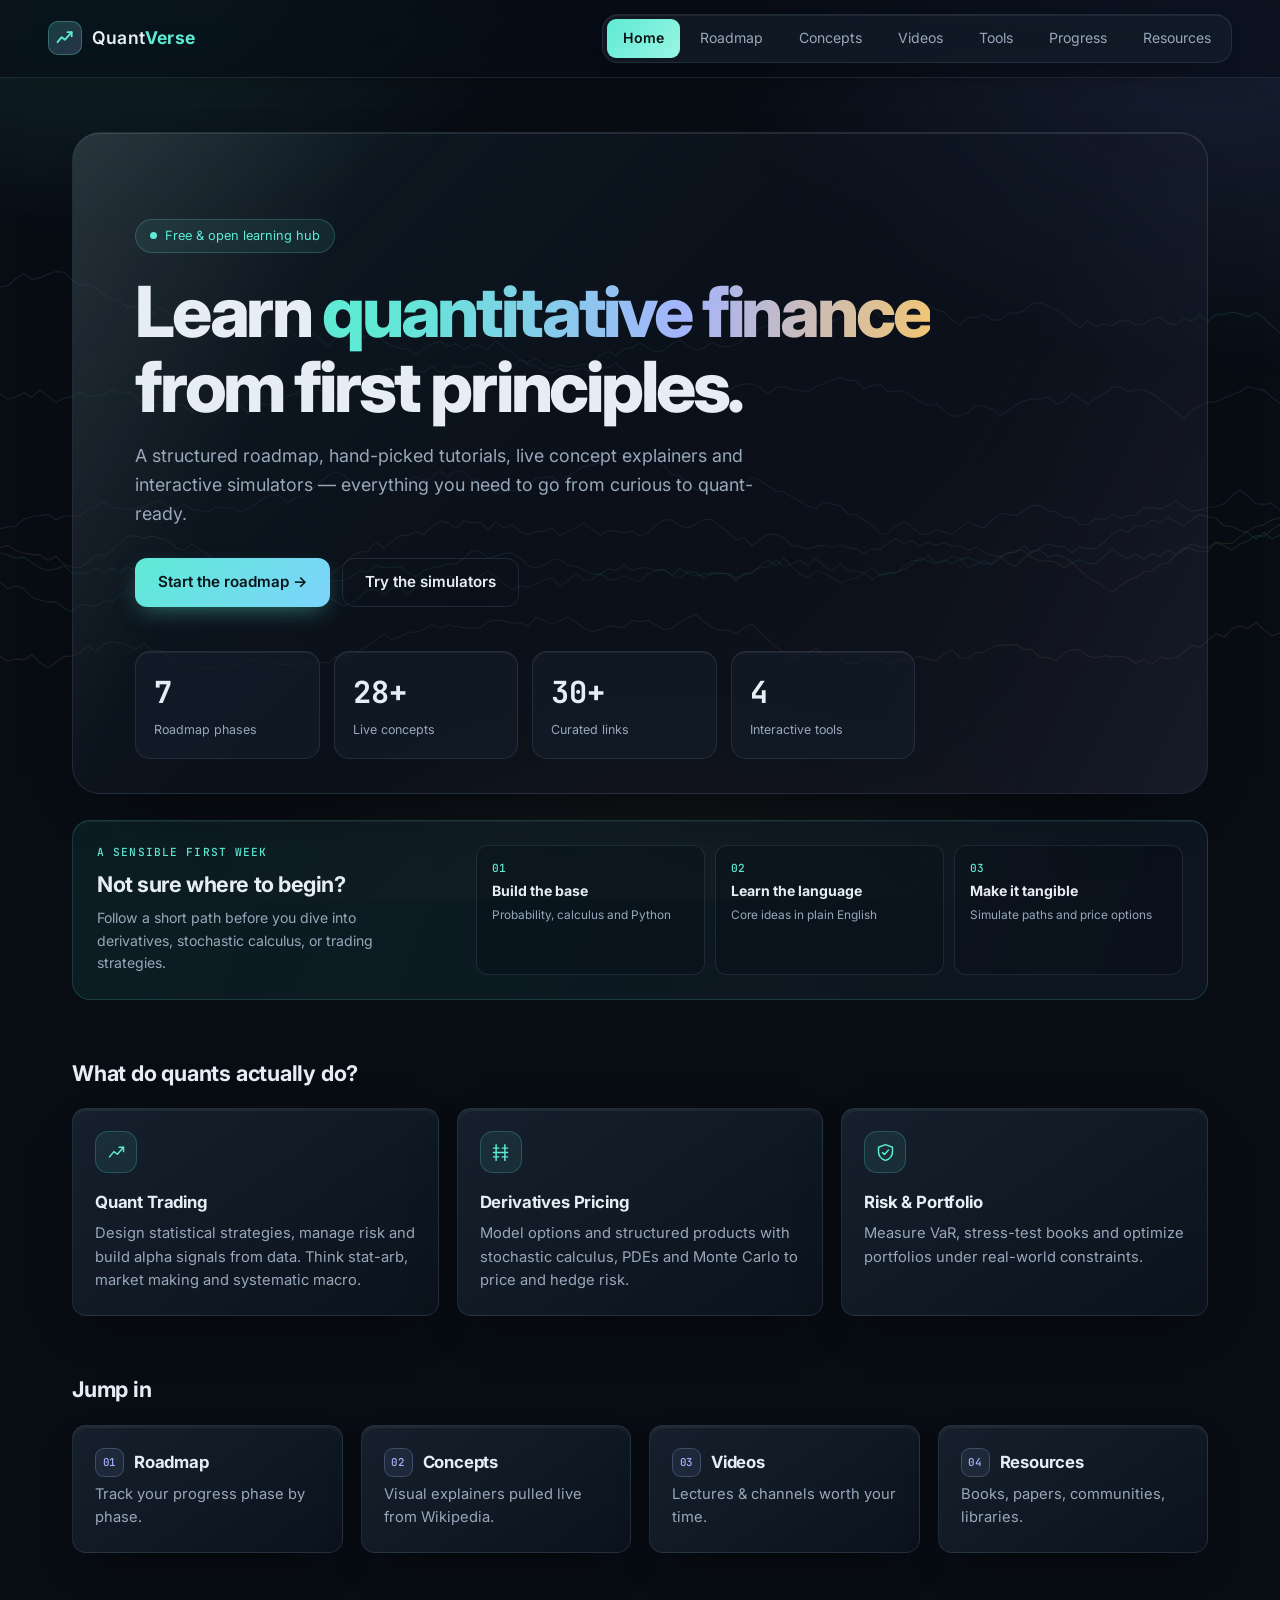
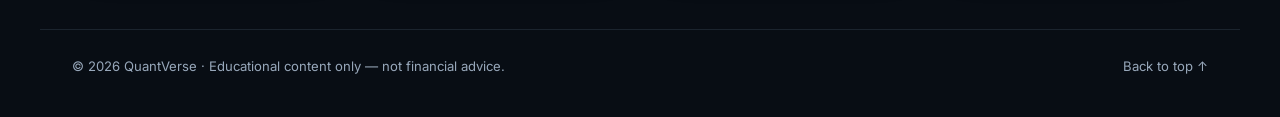
==== quant_learn/index.html @ 730b1b4c "Pushing 3 specific files" ====
<!doctype html>
<html lang="en">
<head>
<meta charset="utf-8">
<meta name="viewport" content="width=device-width, initial-scale=1">
<title>QuantVerse — Learn Quantitative Finance</title>
<meta name="description" content="A free, curated hub to learn quantitative finance: roadmap, concepts, videos, tools and resources.">
<link rel="preconnect" href="https://fonts.googleapis.com">
<link rel="preconnect" href="https://fonts.gstatic.com" crossorigin>
<link href="https://fonts.googleapis.com/css2?family=Inter:wght@400;500;600;700;800&family=JetBrains+Mono:wght@400;500&display=swap" rel="stylesheet">
<link rel="stylesheet" href="styles.css">
</head>
<body>
<canvas id="bg" aria-hidden="true"></canvas>

<header class="topbar">
  <a class="brand" href="#home" data-tab="home">
    <span class="logo"><svg viewBox="0 0 24 24" width="20" height="20" fill="none" stroke="currentColor" stroke-width="2.2" stroke-linecap="round" stroke-linejoin="round"><path d="M3 17l5-6 4 3 8-9"/><path d="M15 5h5v5"/></svg></span>
    <span>Quant<b>Verse</b></span>
  </a>
  <nav class="tabs" id="tabs" role="tablist">
    <a href="#home" data-tab="home" role="tab">Home</a>
    <a href="#roadmap" data-tab="roadmap" role="tab">Roadmap</a>
    <a href="#concepts" data-tab="concepts" role="tab">Concepts</a>
    <a href="#videos" data-tab="videos" role="tab">Videos</a>
    <a href="#tools" data-tab="tools" role="tab">Tools</a>
    <a href="#progress" data-tab="progress" role="tab">Progress</a>
    <a href="#resources" data-tab="resources" role="tab">Resources</a>
    <span class="tab-ink" id="ink"></span>
  </nav>
  <button class="menu-btn" id="menuBtn" aria-label="Menu">☰</button>
</header>

<main>
<!-- HOME -->
<section class="view" id="home">
  <div class="hero">
    <div class="pill"><span class="dot"></span> Free &amp; open learning hub</div>
    <h1>Learn <span class="grad">quantitative finance</span><br>from first principles.</h1>
    <p class="lead">A structured roadmap, hand-picked tutorials, live concept explainers and interactive simulators — everything you need to go from curious to quant-ready.</p>
    <div class="cta">
      <a class="btn primary" href="#roadmap" data-tab="roadmap">Start the roadmap →</a>
      <a class="btn ghost" href="#tools" data-tab="tools">Try the simulators</a>
    </div>
    <div class="stats">
      <div><b data-count="7">0</b><span>Roadmap phases</span></div>
      <div><b data-count="28">0</b><span>Live concepts</span></div>
      <div><b data-count="30">0</b><span>Curated links</span></div>
      <div><b data-count="4">0</b><span>Interactive tools</span></div>
    </div>
  </div>

  <section class="start-panel">
    <div class="start-copy">
      <span class="eyebrow">A sensible first week</span>
      <h2>Not sure where to begin?</h2>
      <p>Follow a short path before you dive into derivatives, stochastic calculus, or trading strategies.</p>
    </div>
    <div class="start-steps">
      <a href="#roadmap" data-tab="roadmap"><span>01</span><strong>Build the base</strong><small>Probability, calculus and Python</small></a>
      <a href="#concepts" data-tab="concepts"><span>02</span><strong>Learn the language</strong><small>Core ideas in plain English</small></a>
      <a href="#tools" data-tab="tools"><span>03</span><strong>Make it tangible</strong><small>Simulate paths and price options</small></a>
    </div>
  </section>

  <h2 class="section-title">What do quants actually do?</h2>
  <div class="grid cols-3">
    <article class="card glow"><div class="ic" aria-hidden="true"><svg viewBox="0 0 24 24"><path d="M4 17l5-6 4 3 7-8"/><path d="M15 6h5v5"/></svg></div><h3>Quant Trading</h3><p>Design statistical strategies, manage risk and build alpha signals from data. Think stat-arb, market making and systematic macro.</p></article>
    <article class="card glow"><div class="ic" aria-hidden="true"><svg viewBox="0 0 24 24"><path d="M7 3v18M17 3v18M4 7h6M14 7h6M4 17h6M14 17h6"/><path d="M4 12h16"/></svg></div><h3>Derivatives Pricing</h3><p>Model options and structured products with stochastic calculus, PDEs and Monte Carlo to price and hedge risk.</p></article>
    <article class="card glow"><div class="ic" aria-hidden="true"><svg viewBox="0 0 24 24"><path d="M12 3l8 3v5c0 5-3.4 8.3-8 10-4.6-1.7-8-5-8-10V6l8-3z"/><path d="M8.5 12l2.2 2.2 4.8-5"/></svg></div><h3>Risk &amp; Portfolio</h3><p>Measure VaR, stress-test books and optimize portfolios under real-world constraints.</p></article>
  </div>

  <h2 class="section-title">Jump in</h2>
  <div class="grid cols-4">
    <a class="card link" href="#roadmap" data-tab="roadmap"><h3><span class="link-icon" aria-hidden="true">01</span>Roadmap</h3><p>Track your progress phase by phase.</p></a>
    <a class="card link" href="#concepts" data-tab="concepts"><h3><span class="link-icon" aria-hidden="true">02</span>Concepts</h3><p>Visual explainers pulled live from Wikipedia.</p></a>
    <a class="card link" href="#videos" data-tab="videos"><h3><span class="link-icon" aria-hidden="true">03</span>Videos</h3><p>Lectures &amp; channels worth your time.</p></a>
    <a class="card link" href="#resources" data-tab="resources"><h3><span class="link-icon" aria-hidden="true">04</span>Resources</h3><p>Books, papers, communities, libraries.</p></a>
  </div>
</section>

<!-- ROADMAP -->
<section class="view" id="roadmap">
  <div class="view-head">
    <div><h2>Learning Roadmap</h2><p class="muted">Tick topics as you learn. Progress is saved in your browser.</p></div>
    <div class="overall"><div class="ring" id="ring"><span id="ringText">0%</span></div></div>
  </div>
  <div class="timeline" id="timeline"></div>
</section>

<!-- CONCEPTS -->
<section class="view" id="concepts">
  <div class="view-head">
    <div><h2>Core Concepts</h2><p class="muted">Clear summaries, visualised with a focused learning system.</p></div>
    <input id="conceptSearch" class="search" type="search" placeholder="Filter concepts…">
  </div>
  <div class="grid cols-4" id="conceptGrid"></div>
</section>

<!-- VIDEOS -->
<section class="view" id="videos">
  <div class="view-head">
    <div><h2>Tutorials &amp; Videos</h2><p class="muted">Courses and YouTube searches/channels for each topic.</p></div>
  </div>
  <div class="chips" id="videoChips"></div>
  <div class="grid cols-3" id="videoGrid"></div>
</section>

<!-- TOOLS -->
<section class="view" id="tools">
  <div class="view-head">
    <div><h2>Interactive Tools</h2><p class="muted">Play with the maths. Everything runs locally in your browser.</p></div>
  </div>
  <div class="grid cols-2 tools">
    <article class="card panel">
      <h3>Monte Carlo · Geometric Brownian Motion</h3>
      <p class="muted small">dS = μS dt + σS dW — simulate possible price paths.</p>
      <div class="form" id="mcForm">
        <label>Spot S₀<input type="number" name="s0" value="100" step="1"></label>
        <label>Drift μ (%)<input type="number" name="mu" value="8" step="0.5"></label>
        <label>Vol σ (%)<input type="number" name="sigma" value="22" step="0.5"></label>
        <label>Years T<input type="number" name="T" value="1" step="0.25" min="0.1"></label>
        <label>Paths<input type="number" name="n" value="80" step="10" min="10" max="400"></label>
        <button class="btn primary" id="mcRun" type="button">Simulate</button>
      </div>
      <canvas id="mcCanvas" height="300"></canvas>
      <div class="kpis" id="mcStats"></div>
    </article>

    <article class="card panel">
      <h3>Black–Scholes Calculator</h3>
      <p class="muted small">European option price and Greeks.</p>
      <div class="form" id="bsForm">
        <label>Spot S<input type="number" name="S" value="100"></label>
        <label>Strike K<input type="number" name="K" value="105"></label>
        <label>Time T (yrs)<input type="number" name="T" value="0.5" step="0.05"></label>
        <label>Rate r (%)<input type="number" name="r" value="5" step="0.25"></label>
        <label>Vol σ (%)<input type="number" name="v" value="20" step="0.5"></label>
      </div>
      <div class="kpis big" id="bsOut"></div>
      <canvas id="payCanvas" height="200"></canvas>
    </article>

    <article class="card panel">
      <h3>Position Size Calculator</h3>
      <p class="muted small">Turn your risk limit into a sensible trade size.</p>
      <div class="form" id="positionForm">
        <label>Account value<input type="number" name="account" value="10000" min="0"></label>
        <label>Risk per trade (%)<input type="number" name="risk" value="1" min="0" step="0.25"></label>
        <label>Entry price<input type="number" name="entry" value="100" min="0" step="0.01"></label>
        <label>Stop price<input type="number" name="stop" value="95" min="0" step="0.01"></label>
      </div>
      <div class="kpis big" id="positionOut"></div>
    </article>

    <article class="card panel">
      <h3>Compound Growth Planner</h3>
      <p class="muted small">See how regular contributions change a long-term result.</p>
      <div class="form" id="growthForm">
        <label>Starting amount<input type="number" name="start" value="1000" min="0"></label>
        <label>Monthly contribution<input type="number" name="monthly" value="200" min="0"></label>
        <label>Annual return (%)<input type="number" name="return" value="8" step="0.5"></label>
        <label>Years<input type="number" name="years" value="10" min="1" max="60"></label>
      </div>
      <div class="kpis big" id="growthOut"></div>
    </article>
  </div>
</section>

<!-- PROGRESS -->
<section class="view" id="progress">
  <div class="view-head">
    <div><h2>Your learning dashboard</h2><p class="muted">Everything is saved locally in this browser.</p></div>
  </div>
  <div class="progress-hero card">
    <div><span class="eyebrow">Keep the streak alive</span><h3 id="progressHeadline">Your quant journey starts here.</h3><p class="muted" id="progressSummary"></p></div>
    <div class="ring" id="progressRing"><span id="progressRingText">0%</span></div>
  </div>
  <div class="grid cols-3 progress-grid" id="progressStats"></div>
  <div class="card next-step"><div><span class="eyebrow">Recommended next</span><h3 id="nextTopic">Open your roadmap</h3><p class="muted" id="nextTopicCopy">Start with the first unchecked topic and build momentum.</p></div><a class="btn primary" href="#roadmap" data-tab="roadmap">Continue learning →</a></div>
</section>

<!-- RESOURCES -->
<section class="view" id="resources">
  <div class="view-head">
    <div><h2>Resources</h2><p class="muted">Books, platforms, papers and libraries.</p></div>
    <input id="resSearch" class="search" type="search" placeholder="Search resources…">
  </div>
  <div id="resGroups"></div>
</section>
</main>

<footer class="footer">
  <span>© <span id="yr"></span> QuantVerse · Educational content only — not financial advice.</span>
  <a href="#home" data-tab="home">Back to top ↑</a>
</footer>

<script src="app.js"></script>
</body>
</html>
---- quant_learn/styles.css ----
:root{
  --bg:#080d14;
  --bg-2:#0e151f;
  --surface:rgba(20,29,41,.68);
  --surface-2:rgba(29,40,55,.72);
  --line:rgba(151,177,204,.14);
  --line-strong:rgba(174,209,231,.24);
  --text:#e6edf5;
  --muted:#98a8bb;
  --teal:#5eead4;
  --teal-d:#2dd4bf;
  --violet:#a5b4fc;
  --amber:#f2c572;
  --rose:#f2a1b3;
  --radius:16px;
  --shadow:0 18px 48px -24px rgba(0,0,0,.8);
  --mono:'JetBrains Mono',ui-monospace,monospace;
}
*{box-sizing:border-box;margin:0;padding:0}
html{scroll-behavior:smooth}
body{
  font-family:'Inter',system-ui,sans-serif;
  background:var(--bg);color:var(--text);
  line-height:1.6;-webkit-font-smoothing:antialiased;
  min-height:100vh;overflow-x:hidden;
}
body::before{ /* soft ambient light */
  content:"";position:fixed;inset:0;z-index:-1;pointer-events:none;
  background:
    radial-gradient(700px 420px at 8% -4%,rgba(94,234,212,.13),transparent 65%),
    radial-gradient(780px 520px at 96% 4%,rgba(125,154,255,.13),transparent 66%),
    radial-gradient(760px 480px at 52% 110%,rgba(242,197,114,.07),transparent 68%);
}
#bg{position:fixed;inset:0;width:100%;height:100%;z-index:-2;opacity:.3}
a{color:inherit;text-decoration:none}
::selection{background:rgba(94,234,212,.25)}
::-webkit-scrollbar{width:10px}::-webkit-scrollbar-thumb{background:#262f3d;border-radius:10px}

/* Topbar */
.topbar{
  position:sticky;top:0;z-index:50;
  display:flex;align-items:center;justify-content:space-between;gap:20px;
  padding:14px clamp(16px,4vw,48px);
  background:rgba(8,13,20,.66);backdrop-filter:blur(22px) saturate(155%);
  -webkit-backdrop-filter:blur(22px) saturate(155%);
  border-bottom:1px solid rgba(174,209,231,.12);
  box-shadow:0 12px 32px -26px rgba(0,0,0,.9);
}
.brand{display:flex;align-items:center;gap:10px;font-weight:600;letter-spacing:.2px;font-size:1.1rem}
.brand b{color:var(--teal)}
.logo{display:grid;place-items:center;width:34px;height:34px;border-radius:10px;
  background:linear-gradient(135deg,rgba(94,234,212,.2),rgba(165,180,252,.2));
  border:1px solid rgba(94,234,212,.3);color:var(--teal)}
.tabs{position:relative;display:flex;gap:4px;padding:4px;border-radius:16px;background:rgba(26,37,51,.52);border:1px solid var(--line);box-shadow:inset 0 1px 0 rgba(255,255,255,.06),0 8px 26px -18px rgba(0,0,0,.8);backdrop-filter:blur(18px);-webkit-backdrop-filter:blur(18px)}
.tabs a{position:relative;z-index:1;padding:8px 16px;border-radius:11px;font-size:.88rem;color:var(--muted);transition:color .2s,transform .2s}
.tabs a:hover{transform:translateY(-1px)}
.tabs a:hover{color:var(--text)}
.tabs a.active{color:#0b1015;font-weight:600}
.tab-ink{position:absolute;z-index:0;top:4px;bottom:4px;left:0;width:0;border-radius:9px;
  background:linear-gradient(135deg,var(--teal),#99f6e4);transition:left .3s cubic-bezier(.4,0,.2,1),width .3s cubic-bezier(.4,0,.2,1)}
.menu-btn{display:none;background:var(--surface);border:1px solid var(--line);color:var(--text);border-radius:10px;padding:6px 12px;font-size:1.1rem;cursor:pointer}

/* Layout */
main{max-width:1200px;margin:0 auto;padding:54px clamp(16px,4vw,32px) 76px}
.view{display:none;animation:fade .45s ease}
.view.active{display:block}
@keyframes fade{from{opacity:0;transform:translateY(10px)}to{opacity:1;transform:none}}
.view-head{display:flex;justify-content:space-between;align-items:flex-end;gap:20px;flex-wrap:wrap;margin-bottom:26px}
.view-head h2{font-size:clamp(1.6rem,3vw,2.2rem);letter-spacing:-.02em}
.muted{color:var(--muted)}.small{font-size:.85rem}
.section-title{font-size:1.35rem;margin:56px 0 18px;letter-spacing:-.01em}
.grid{display:grid;gap:18px}
.cols-2{grid-template-columns:repeat(2,1fr)}
.cols-3{grid-template-columns:repeat(3,1fr)}
.cols-4{grid-template-columns:repeat(4,1fr)}

/* Hero */
.hero{position:relative;padding:clamp(32px,7vw,86px) clamp(22px,5vw,62px) 34px;border:1px solid rgba(174,209,231,.13);border-radius:28px;background:linear-gradient(135deg,rgba(20,38,48,.58),rgba(17,24,39,.32) 48%,rgba(31,28,47,.28));box-shadow:inset 0 1px 0 rgba(255,255,255,.1),0 30px 70px -50px rgba(0,0,0,.95);overflow:hidden}
.hero::before{content:"";position:absolute;inset:0;background:linear-gradient(115deg,rgba(255,255,255,.1),transparent 22%,transparent 72%,rgba(165,180,252,.06));pointer-events:none}
.hero>*{position:relative}
.pill{display:inline-flex;align-items:center;gap:8px;padding:6px 14px;border-radius:999px;font-size:.8rem;color:var(--teal);
  background:rgba(94,234,212,.08);border:1px solid rgba(94,234,212,.22)}
.dot{width:7px;height:7px;border-radius:50%;background:var(--teal);box-shadow:0 0 0 0 rgba(94,234,212,.6);animation:pulse 2s infinite}
@keyframes pulse{70%{box-shadow:0 0 0 9px rgba(94,234,212,0)}100%{box-shadow:0 0 0 0 rgba(94,234,212,0)}}
.hero h1{max-width:900px;font-size:clamp(2.3rem,6vw,4.4rem);line-height:1.06;letter-spacing:-.045em;margin:22px 0 18px;font-weight:800}
.grad{background:linear-gradient(100deg,var(--teal) 10%,var(--violet) 60%,var(--amber));-webkit-background-clip:text;background-clip:text;color:transparent}
.lead{max-width:640px;color:var(--muted);font-size:1.12rem}
.cta{display:flex;gap:12px;flex-wrap:wrap;margin:30px 0 44px}
.btn{display:inline-flex;align-items:center;justify-content:center;gap:8px;padding:11px 22px;border-radius:12px;font-weight:600;font-size:.95rem;cursor:pointer;border:1px solid transparent;transition:transform .2s,box-shadow .2s,background .2s;font-family:inherit}
.btn.primary{background:linear-gradient(135deg,var(--teal),#7dd3fc);color:#07151a;box-shadow:0 8px 24px -8px rgba(94,234,212,.5)}
.btn.primary:hover{transform:translateY(-2px);box-shadow:0 12px 28px -8px rgba(94,234,212,.6)}
.btn.ghost{background:transparent;border-color:var(--line);color:var(--text)}
.btn.ghost:hover{background:var(--surface);border-color:#33404f}
.btn:focus-visible,.tabs a:focus-visible,.search:focus-visible,.chip:focus-visible,.form input:focus-visible{outline:2px solid var(--teal);outline-offset:3px}
.stats{display:grid;grid-template-columns:repeat(4,1fr);gap:14px;max-width:780px}
.stats div{padding:16px 18px;border-radius:15px;background:rgba(22,32,45,.58);border:1px solid var(--line);box-shadow:inset 0 1px 0 rgba(255,255,255,.06)}
.stats b{display:block;font-size:1.9rem;font-weight:700;color:var(--text);font-family:var(--mono)}
.stats span{font-size:.78rem;color:var(--muted)}
.start-panel{display:grid;grid-template-columns:minmax(220px,.8fr) 1.6fr;gap:26px;align-items:stretch;margin-top:26px;padding:24px;border:1px solid rgba(94,234,212,.16);border-radius:18px;background:linear-gradient(110deg,rgba(17,52,55,.42),rgba(17,25,38,.68));box-shadow:inset 0 1px 0 rgba(255,255,255,.06)}
.eyebrow{display:block;margin-bottom:8px;color:var(--teal);font:500 .7rem var(--mono);letter-spacing:.1em;text-transform:uppercase}
.start-copy{display:flex;flex-direction:column;justify-content:center}
.start-copy h2{font-size:1.35rem;letter-spacing:-.02em;margin-bottom:6px}
.start-copy p{color:var(--muted);font-size:.88rem;max-width:330px}
.start-steps{display:grid;grid-template-columns:repeat(3,1fr);gap:10px}
.start-steps a{display:flex;flex-direction:column;gap:5px;padding:15px;border:1px solid var(--line);border-radius:12px;background:rgba(7,14,22,.34);transition:.2s}
.start-steps a:hover{transform:translateY(-2px);border-color:rgba(94,234,212,.4);background:rgba(26,46,57,.56)}
.start-steps span{color:var(--teal);font:500 .7rem var(--mono)}
.start-steps strong{font-size:.88rem}
.start-steps small{color:var(--muted);font-size:.74rem;line-height:1.45}

/* Cards */
.card{position:relative;background:linear-gradient(145deg,rgba(25,36,49,.86),rgba(12,19,29,.9));border:1px solid var(--line);border-radius:14px;padding:22px;box-shadow:var(--shadow),inset 0 1px 0 rgba(255,255,255,.045);backdrop-filter:blur(12px) saturate(115%);-webkit-backdrop-filter:blur(12px) saturate(115%);transition:transform .25s,border-color .25s,box-shadow .25s}
.card::before{content:"";position:absolute;inset:1px;border-radius:inherit;border-top:1px solid rgba(255,255,255,.06);pointer-events:none}
.card h3{font-size:1.05rem;margin-bottom:6px;letter-spacing:-.01em}
.card p{color:var(--muted);font-size:.92rem}
.card .ic{display:grid;place-items:center;width:42px;height:42px;margin-bottom:16px;border:1px solid rgba(94,234,212,.22);border-radius:13px;background:rgba(94,234,212,.08);color:var(--teal)}
.card .ic svg{width:21px;height:21px;fill:none;stroke:currentColor;stroke-width:1.7;stroke-linecap:round;stroke-linejoin:round}
.link h3{display:flex;align-items:center;gap:10px}
.link-icon{display:inline-grid;place-items:center;width:29px;height:29px;border:1px solid rgba(165,180,252,.25);border-radius:9px;color:var(--violet);font:500 .68rem var(--mono);letter-spacing:-.04em;background:rgba(165,180,252,.08)}
.card.link:hover,.card.glow:hover{transform:translateY(-4px);border-color:rgba(94,234,212,.35);box-shadow:0 18px 40px -18px rgba(94,234,212,.25)}
.card.glow{position:relative;overflow:hidden}
.card.glow::after{content:"";position:absolute;inset:0;background:radial-gradient(260px 120px at var(--mx,50%) var(--my,0%),rgba(94,234,212,.09),transparent 70%);opacity:0;transition:.3s;pointer-events:none}
.card.glow:hover::after{opacity:1}

/* Roadmap */
.overall .ring{--p:0;width:78px;height:78px;border-radius:50%;display:grid;place-items:center;
  background:conic-gradient(var(--teal) calc(var(--p)*1%),var(--surface-2) 0);position:relative;font-family:var(--mono);font-size:.9rem}
.ring::before{content:"";position:absolute;inset:7px;border-radius:50%;background:var(--bg)}
.ring span{position:relative}
.timeline{position:relative;display:grid;gap:18px;padding-left:34px}
.timeline::before{content:"";position:absolute;left:11px;top:8px;bottom:8px;width:2px;background:linear-gradient(var(--teal),var(--violet),var(--amber));opacity:.35;border-radius:2px}
.phase{position:relative}
.phase::before{content:attr(data-n);position:absolute;left:-34px;top:20px;width:24px;height:24px;border-radius:50%;display:grid;place-items:center;
  font-size:.72rem;font-weight:700;font-family:var(--mono);background:var(--bg);border:2px solid var(--teal);color:var(--teal)}
.phase.done::before{background:var(--teal);color:#07151a}
.phase header{display:flex;justify-content:space-between;gap:14px;align-items:center;cursor:pointer}
.phase h3{font-size:1.1rem}
.phase .meta{font-size:.78rem;color:var(--muted);font-family:var(--mono)}
.bar{height:5px;border-radius:5px;background:var(--surface-2);margin:12px 0 0;overflow:hidden}
.bar i{display:block;height:100%;width:0;background:linear-gradient(90deg,var(--teal),var(--violet));transition:width .5s}
.phase .body{display:grid;grid-template-rows:0fr;transition:grid-template-rows .4s ease}
.phase.open .body{grid-template-rows:1fr}
.phase .body>div{overflow:hidden}
.phase .desc{margin-top:14px}
.topics{list-style:none;display:grid;grid-template-columns:repeat(2,1fr);gap:8px;margin:14px 0 6px}
.topics label{display:flex;align-items:center;gap:10px;padding:9px 12px;border-radius:10px;background:var(--surface-2);border:1px solid transparent;cursor:pointer;font-size:.9rem;transition:.2s}
.topics label:hover{border-color:#334154}
.topics input{appearance:none;width:17px;height:17px;border-radius:5px;border:1.5px solid #3b4859;display:grid;place-items:center;flex:none;transition:.2s;cursor:pointer}
.topics input:checked{background:var(--teal);border-color:var(--teal)}
.topics input:checked::after{content:"✓";font-size:.7rem;color:#07151a;font-weight:800}
.topics input:checked+span{color:var(--muted);text-decoration:line-through;text-decoration-color:#4a586b}
.tags{display:flex;gap:8px;flex-wrap:wrap;margin-top:10px}
.tag{font-size:.74rem;padding:3px 10px;border-radius:999px;border:1px solid var(--line);color:var(--muted)}
.tag a:hover{color:var(--teal)}

/* Inputs */
.search{background:rgba(25,36,50,.62);border:1px solid var(--line);border-radius:13px;padding:11px 16px;color:var(--text);min-width:260px;font:inherit;outline:none;backdrop-filter:blur(14px);-webkit-backdrop-filter:blur(14px);transition:.2s}
.search:focus,.form input:focus{border-color:rgba(94,234,212,.5);box-shadow:0 0 0 3px rgba(94,234,212,.1)}

/* Concept cards */
.concept{padding:0;overflow:hidden;display:flex;flex-direction:column}
.concept .thumb{height:140px;background:var(--surface-2);position:relative;overflow:hidden}
.concept .thumb img{width:100%;height:100%;object-fit:cover;opacity:0;transition:opacity .6s,transform .6s;filter:saturate(.85) brightness(.85)}
.concept .thumb img.loaded{opacity:1}
.concept .thumb img{filter:saturate(.9) contrast(1.02) brightness(.8)}
.concept:hover .thumb img{transform:scale(1.06)}
.concept .thumb.fallback{display:grid;place-items:center;color:var(--teal);background:radial-gradient(circle at 50% 35%,rgba(94,234,212,.12),transparent 58%),var(--surface-2)}
.concept .thumb.fallback svg{width:54px;height:54px;fill:none;stroke:currentColor;stroke-width:1.1;stroke-linecap:round;stroke-linejoin:round;opacity:.82}
.concept .thumb::after{content:"";position:absolute;inset:0;background:linear-gradient(transparent 40%,var(--surface))}
.concept .txt{padding:16px 18px 18px;display:flex;flex-direction:column;gap:6px;flex:1}
.concept h3{font-size:1rem}
.concept p{font-size:.84rem;display:-webkit-box;-webkit-line-clamp:4;-webkit-box-orient:vertical;overflow:hidden}
.concept .more{margin-top:auto;padding-top:6px;font-size:.82rem;color:var(--teal)}
.skeleton{background:linear-gradient(90deg,var(--surface-2) 25%,#202938 50%,var(--surface-2) 75%);background-size:200% 100%;animation:shimmer 1.4s infinite}
@keyframes shimmer{to{background-position:-200% 0}}

/* Videos */
.chips{display:flex;gap:8px;flex-wrap:wrap;margin-bottom:22px}
.chip{padding:7px 16px;border-radius:999px;font-size:.84rem;background:rgba(25,36,50,.58);border:1px solid var(--line);color:var(--muted);cursor:pointer;transition:.2s;font-family:inherit;backdrop-filter:blur(12px);-webkit-backdrop-filter:blur(12px)}
.chip:hover{color:var(--text)}
.chip.on{background:rgba(94,234,212,.12);border-color:rgba(94,234,212,.4);color:var(--teal)}
.video{padding:0;overflow:hidden;display:flex;flex-direction:column}
.video .cover{height:150px;position:relative;display:grid;place-items:center;overflow:hidden;background-size:cover!important;background-position:center}
.video .cover img{position:absolute;inset:0;width:100%;height:100%;object-fit:cover;opacity:.72;filter:saturate(.82) contrast(1.05);transition:transform .45s,opacity .3s}
.video:hover .cover img{transform:scale(1.04);opacity:.86}
.video .cover::before{content:"";position:absolute;inset:0;background-image:linear-gradient(rgba(255,255,255,.04) 1px,transparent 1px),linear-gradient(90deg,rgba(255,255,255,.04) 1px,transparent 1px);background-size:24px 24px}
.video .play{position:relative;width:54px;height:54px;border-radius:50%;display:grid;place-items:center;background:rgba(13,17,23,.65);backdrop-filter:blur(6px);border:1px solid rgba(255,255,255,.2);transition:transform .25s}
.video:hover .play{transform:scale(1.12)}
.video .play svg{margin-left:3px}
.video .badge{position:absolute;top:12px;left:12px;font-size:.7rem;padding:3px 10px;border-radius:999px;background:rgba(13,17,23,.7);border:1px solid rgba(255,255,255,.12);font-family:var(--mono)}
.video .txt{padding:16px 18px 18px}
.video h3{font-size:.98rem}
.video .by{font-size:.8rem;color:var(--teal);margin-bottom:6px}

/* Tools */
.tools .panel{padding:24px}
.form{display:grid;grid-template-columns:repeat(auto-fit,minmax(110px,1fr));gap:10px;margin:16px 0;align-items:end}
.form label{display:flex;flex-direction:column;gap:5px;font-size:.74rem;color:var(--muted)}
.form input{background:rgba(7,12,19,.7);border:1px solid var(--line);border-radius:10px;padding:9px 10px;color:var(--text);font-family:var(--mono);font-size:.9rem;outline:none;width:100%;box-shadow:inset 0 1px 4px rgba(0,0,0,.2)}
canvas#mcCanvas,canvas#payCanvas{width:100%;border-radius:12px;background:var(--bg);border:1px solid var(--line);display:block}
.kpis{display:grid;grid-template-columns:repeat(auto-fit,minmax(110px,1fr));gap:10px;margin-top:14px}
.kpi{padding:10px 12px;border-radius:11px;background:var(--surface-2);border:1px solid var(--line)}
.kpi span{display:block;font-size:.7rem;color:var(--muted);text-transform:uppercase;letter-spacing:.06em}
.kpi b{font-family:var(--mono);font-size:1.05rem;font-weight:500}
.kpis.big{margin:0 0 14px}
.kpis.big .kpi b{font-size:1.2rem}
.pos{color:var(--teal)}.neg{color:var(--rose)}
.progress-hero{display:flex;align-items:center;justify-content:space-between;gap:24px;padding:28px;margin-bottom:18px;background:linear-gradient(120deg,rgba(17,52,55,.48),rgba(17,25,38,.78))}
.progress-hero h3{font-size:1.5rem;margin-bottom:5px}
.progress-hero .ring{flex:none}
.progress-grid{margin-bottom:18px}
.progress-stat{padding:18px 20px}
.progress-stat span{display:block;color:var(--muted);font-size:.76rem;text-transform:uppercase;letter-spacing:.06em}
.progress-stat b{display:block;margin-top:8px;font:500 1.35rem var(--mono);color:var(--teal)}
.next-step{display:flex;align-items:center;justify-content:space-between;gap:20px;padding:22px}
.next-step h3{margin-bottom:4px}

/* Resources */
.res-group{margin-bottom:38px}
.res-group h3{font-size:1.15rem;margin-bottom:14px;display:flex;align-items:center;gap:10px}
.res-group h3::after{content:"";flex:1;height:1px;background:var(--line)}
.res{display:flex;flex-direction:column;gap:6px}
.res .top{display:flex;justify-content:space-between;align-items:start;gap:10px}
.res .arrow{color:var(--muted);transition:.2s}
.res:hover .arrow{color:var(--teal);transform:translate(3px,-3px)}
.res .host{font-size:.74rem;color:var(--muted);font-family:var(--mono)}
.empty{color:var(--muted);padding:30px;text-align:center;border:1px dashed var(--line);border-radius:14px}

/* Footer */
.footer{display:flex;justify-content:space-between;gap:16px;flex-wrap:wrap;max-width:1200px;margin:0 auto;padding:26px clamp(16px,4vw,32px) 40px;border-top:1px solid var(--line);color:var(--muted);font-size:.82rem}
.footer a:hover{color:var(--teal)}

/* Responsive */
@media (max-width:1000px){
  .cols-4{grid-template-columns:repeat(2,1fr)}
  .cols-3{grid-template-columns:repeat(2,1fr)}
  .cols-2{grid-template-columns:1fr}
}
@media (max-width:760px){
  .menu-btn{display:block}
  .tabs{position:absolute;top:100%;left:16px;right:16px;margin-top:8px;flex-direction:column;display:none;background:var(--surface)}
  .tabs.open{display:flex}
  .tab-ink{display:none}
  .tabs a.active{background:var(--teal)}
  .hero{border-radius:22px;padding:34px 22px 24px}
  .hero h1{letter-spacing:-.04em}
  .start-panel{grid-template-columns:1fr;padding:18px}
  .start-steps{grid-template-columns:1fr}
  .stats{gap:10px}
  .stats div{padding:13px 14px}
  .cols-4,.cols-3{grid-template-columns:1fr}
  .stats{grid-template-columns:repeat(2,1fr)}
  .topics{grid-template-columns:1fr}
  .search{min-width:0;width:100%}
  .progress-hero,.next-step{align-items:flex-start;flex-direction:column}
}
@media (prefers-reduced-motion:reduce){*{animation:none!important;transition:none!important}}
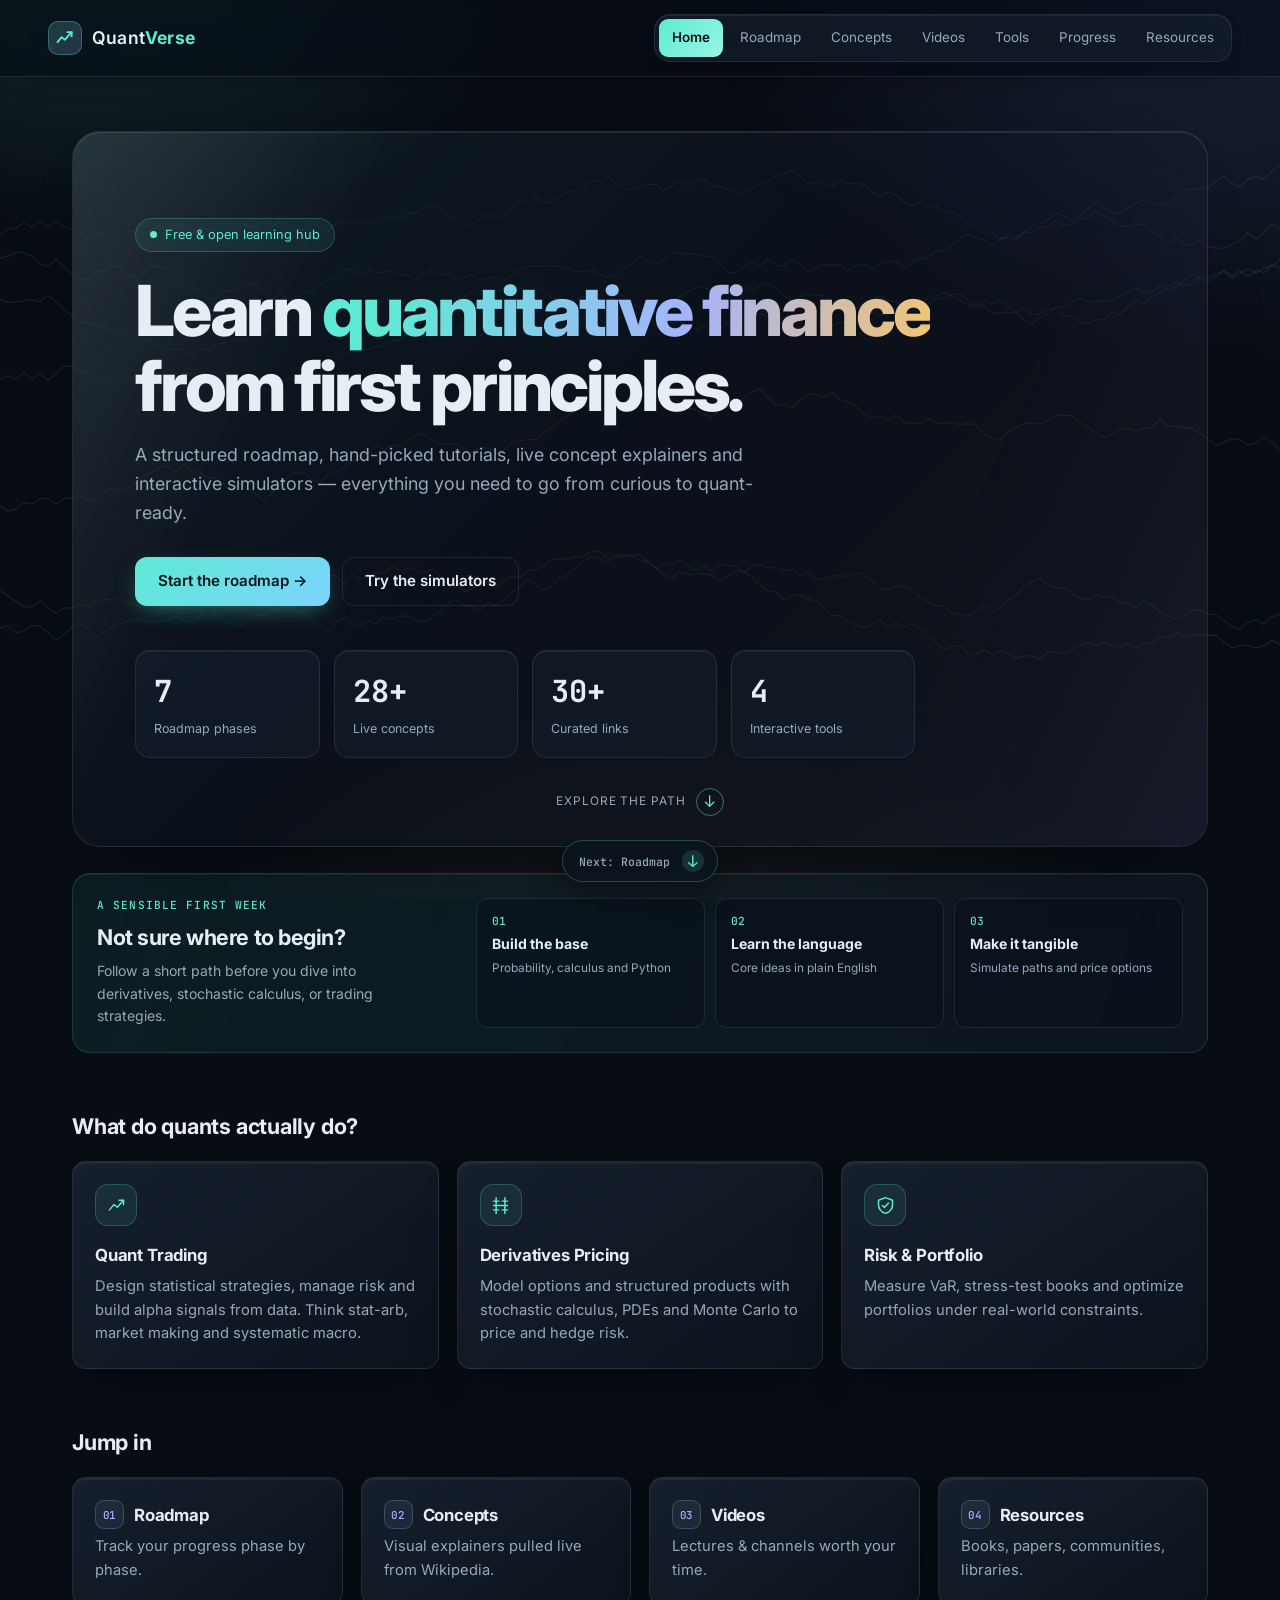
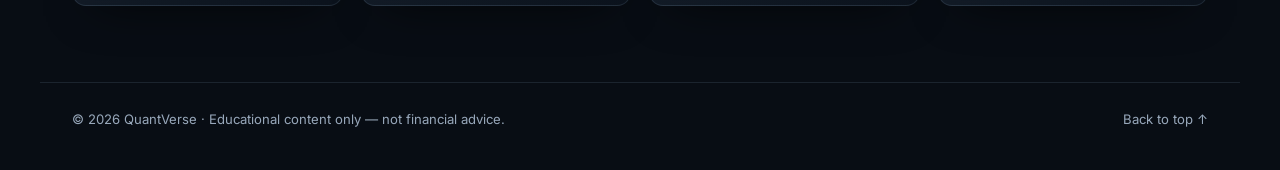
==== commit ab86ee88: "new one" ====
--- a/quant_learn/index.html
+++ b/quant_learn/index.html
@@ -8,6 +8,7 @@
 <link rel="preconnect" href="https://fonts.googleapis.com">
 <link rel="preconnect" href="https://fonts.gstatic.com" crossorigin>
 <link href="https://fonts.googleapis.com/css2?family=Inter:wght@400;500;600;700;800&family=JetBrains+Mono:wght@400;500&display=swap" rel="stylesheet">
+<link rel="icon" href="data:image/svg+xml,%3Csvg xmlns='http://www.w3.org/2000/svg' viewBox='0 0 64 64'%3E%3Crect width='64' height='64' rx='16' fill='%2314212c'/%3E%3Cpath d='M13 44l13-16 10 8 15-18' fill='none' stroke='%235eead4' stroke-width='6' stroke-linecap='round' stroke-linejoin='round'/%3E%3Cpath d='M40 18h11v11' fill='none' stroke='%235eead4' stroke-width='6' stroke-linecap='round' stroke-linejoin='round'/%3E%3C/svg%3E">
 <link rel="stylesheet" href="styles.css">
 </head>
 <body>
@@ -48,9 +49,10 @@
       <div><b data-count="30">0</b><span>Curated links</span></div>
       <div><b data-count="4">0</b><span>Interactive tools</span></div>
     </div>
-  </div>
-
-  <section class="start-panel">
+    <a class="scroll-cue" href="#start-here" aria-label="Scroll to the next section"><span>Explore the path</span><span class="scroll-arrow">↓</span></a>
+  </div>
+
+  <section class="start-panel" id="start-here">
     <div class="start-copy">
       <span class="eyebrow">A sensible first week</span>
       <h2>Not sure where to begin?</h2>
@@ -113,7 +115,7 @@
   </div>
   <div class="grid cols-2 tools">
     <article class="card panel">
-      <h3>Monte Carlo · Geometric Brownian Motion</h3>
+      <div class="tool-title"><h3>Monte Carlo · Geometric Brownian Motion</h3><button class="help-btn" type="button" aria-label="Explain Monte Carlo tool" data-help="Simulates many possible price paths using geometric Brownian motion. Change drift, volatility, time, and path count to see how uncertainty changes.">?</button></div>
       <p class="muted small">dS = μS dt + σS dW — simulate possible price paths.</p>
       <div class="form" id="mcForm">
         <label>Spot S₀<input type="number" name="s0" value="100" step="1"></label>
@@ -123,12 +125,12 @@
         <label>Paths<input type="number" name="n" value="80" step="10" min="10" max="400"></label>
         <button class="btn primary" id="mcRun" type="button">Simulate</button>
       </div>
-      <canvas id="mcCanvas" height="300"></canvas>
+      <div class="chart-wrap"><canvas id="mcCanvas" height="300"></canvas><span class="chart-crosshair"></span><span class="chart-tooltip"></span><button class="expand-btn" type="button" data-graph="mcCanvas" aria-label="Open Monte Carlo graph fullscreen">↗</button></div>
       <div class="kpis" id="mcStats"></div>
     </article>
 
     <article class="card panel">
-      <h3>Black–Scholes Calculator</h3>
+      <div class="tool-title"><h3>Black–Scholes Calculator</h3><button class="help-btn" type="button" aria-label="Explain Black-Scholes tool" data-help="Prices a European call and put, then shows the main Greeks. Try changing spot, strike, time, rate, or volatility and watch the outputs update.">?</button></div>
       <p class="muted small">European option price and Greeks.</p>
       <div class="form" id="bsForm">
         <label>Spot S<input type="number" name="S" value="100"></label>
@@ -138,11 +140,11 @@
         <label>Vol σ (%)<input type="number" name="v" value="20" step="0.5"></label>
       </div>
       <div class="kpis big" id="bsOut"></div>
-      <canvas id="payCanvas" height="200"></canvas>
-    </article>
-
-    <article class="card panel">
-      <h3>Position Size Calculator</h3>
+      <div class="chart-wrap"><canvas id="payCanvas" height="200"></canvas><span class="chart-crosshair"></span><span class="chart-tooltip"></span><button class="expand-btn" type="button" data-graph="payCanvas" aria-label="Open Black-Scholes graph fullscreen">↗</button></div>
+    </article>
+
+    <article class="card panel">
+      <div class="tool-title"><h3>Position Size Calculator</h3><button class="help-btn" type="button" aria-label="Explain position size tool" data-help="Calculates how many units you can trade while keeping the amount at risk fixed if the stop is hit. It is a planning aid, not a trade recommendation.">?</button></div>
       <p class="muted small">Turn your risk limit into a sensible trade size.</p>
       <div class="form" id="positionForm">
         <label>Account value<input type="number" name="account" value="10000" min="0"></label>
@@ -154,7 +156,7 @@
     </article>
 
     <article class="card panel">
-      <h3>Compound Growth Planner</h3>
+      <div class="tool-title"><h3>Compound Growth Planner</h3><button class="help-btn" type="button" aria-label="Explain compound growth tool" data-help="Projects a balance with monthly contributions and a constant annual return. Real returns vary, so use this to understand assumptions rather than predict performance.">?</button></div>
       <p class="muted small">See how regular contributions change a long-term result.</p>
       <div class="form" id="growthForm">
         <label>Starting amount<input type="number" name="start" value="1000" min="0"></label>
@@ -167,6 +169,20 @@
   </div>
 </section>
 
+<div class="graph-modal" id="graphModal" hidden role="dialog" aria-modal="true" aria-labelledby="graphModalTitle">
+  <div class="graph-dialog">
+    <div class="graph-dialog-head"><div><h2 id="graphModalTitle">Graph detail</h2><span class="graph-coordinates" id="graphCoordinates">Move over the chart to inspect coordinates</span></div><button class="modal-close" id="graphClose" type="button" aria-label="Close graph">×</button></div>
+    <div class="graph-toolbar">
+      <button type="button" id="zoomOut" aria-label="Zoom out">−</button>
+      <span id="zoomLevel">100%</span>
+      <button type="button" id="zoomIn" aria-label="Zoom in">+</button>
+      <button type="button" id="zoomReset">Reset view</button>
+      <span class="graph-hint">Scroll to zoom · drag to pan</span>
+    </div>
+    <div class="graph-viewport" id="graphViewport"><canvas id="graphPreview" aria-label="Expanded interactive graph"></canvas></div>
+  </div>
+</div>
+
 <!-- PROGRESS -->
 <section class="view" id="progress">
   <div class="view-head">
@@ -194,6 +210,7 @@
   <span>© <span id="yr"></span> QuantVerse · Educational content only — not financial advice.</span>
   <a href="#home" data-tab="home">Back to top ↑</a>
 </footer>
+<button class="next-tab" id="nextTab" type="button" aria-label="Go to next section"><span id="nextTabLabel">Next: Roadmap</span><span class="next-tab-arrow">↓</span></button>
 
 <script src="app.js"></script>
 </body>
--- a/quant_learn/styles.css
+++ b/quant_learn/styles.css
@@ -52,7 +52,7 @@
   background:linear-gradient(135deg,rgba(94,234,212,.2),rgba(165,180,252,.2));
   border:1px solid rgba(94,234,212,.3);color:var(--teal)}
 .tabs{position:relative;display:flex;gap:4px;padding:4px;border-radius:16px;background:rgba(26,37,51,.52);border:1px solid var(--line);box-shadow:inset 0 1px 0 rgba(255,255,255,.06),0 8px 26px -18px rgba(0,0,0,.8);backdrop-filter:blur(18px);-webkit-backdrop-filter:blur(18px)}
-.tabs a{position:relative;z-index:1;padding:8px 16px;border-radius:11px;font-size:.88rem;color:var(--muted);transition:color .2s,transform .2s}
+.tabs a{position:relative;z-index:1;padding:8px 13px;border-radius:11px;font-size:.84rem;color:var(--muted);transition:color .2s,transform .2s;white-space:nowrap}
 .tabs a:hover{transform:translateY(-1px)}
 .tabs a:hover{color:var(--text)}
 .tabs a.active{color:#0b1015;font-weight:600}
@@ -96,6 +96,9 @@
 .stats div{padding:16px 18px;border-radius:15px;background:rgba(22,32,45,.58);border:1px solid var(--line);box-shadow:inset 0 1px 0 rgba(255,255,255,.06)}
 .stats b{display:block;font-size:1.9rem;font-weight:700;color:var(--text);font-family:var(--mono)}
 .stats span{font-size:.78rem;color:var(--muted)}
+.scroll-cue{display:flex;align-items:center;gap:10px;width:max-content;margin:30px auto -4px;color:var(--muted);font-size:.74rem;letter-spacing:.08em;text-transform:uppercase}
+.scroll-arrow{display:grid;place-items:center;width:28px;height:28px;border:1px solid rgba(94,234,212,.45);border-radius:50%;color:var(--teal);font-size:1rem;animation:bob 1.8s ease-in-out infinite}
+@keyframes bob{50%{transform:translateY(4px)}}
 .start-panel{display:grid;grid-template-columns:minmax(220px,.8fr) 1.6fr;gap:26px;align-items:stretch;margin-top:26px;padding:24px;border:1px solid rgba(94,234,212,.16);border-radius:18px;background:linear-gradient(110deg,rgba(17,52,55,.42),rgba(17,25,38,.68));box-shadow:inset 0 1px 0 rgba(255,255,255,.06)}
 .eyebrow{display:block;margin-bottom:8px;color:var(--teal);font:500 .7rem var(--mono);letter-spacing:.1em;text-transform:uppercase}
 .start-copy{display:flex;flex-direction:column;justify-content:center}
@@ -123,8 +126,9 @@
 .card.glow:hover::after{opacity:1}
 
 /* Roadmap */
-.overall .ring{--p:0;width:78px;height:78px;border-radius:50%;display:grid;place-items:center;
+.ring{--p:0;width:78px;height:78px;min-width:78px;max-width:78px;aspect-ratio:1;border-radius:50%;flex:none;display:grid;place-items:center;
   background:conic-gradient(var(--teal) calc(var(--p)*1%),var(--surface-2) 0);position:relative;font-family:var(--mono);font-size:.9rem}
+.overall .ring{width:78px;height:78px}
 .ring::before{content:"";position:absolute;inset:7px;border-radius:50%;background:var(--bg)}
 .ring span{position:relative}
 .timeline{position:relative;display:grid;gap:18px;padding-left:34px}
@@ -191,9 +195,19 @@
 .video .txt{padding:16px 18px 18px}
 .video h3{font-size:.98rem}
 .video .by{font-size:.8rem;color:var(--teal);margin-bottom:6px}
+.chart-wrap{position:relative}
+.chart-crosshair{position:absolute;top:0;bottom:0;width:1px;background:rgba(94,234,212,.7);opacity:0;pointer-events:none}
+.chart-tooltip{position:absolute;z-index:3;top:10px;left:10px;padding:7px 9px;border:1px solid var(--line);border-radius:8px;background:rgba(8,13,20,.92);color:var(--text);font:500 .7rem var(--mono);opacity:0;pointer-events:none;white-space:nowrap}
 
 /* Tools */
 .tools .panel{padding:24px}
+.tool-title{position:relative;display:flex;align-items:center;justify-content:space-between;gap:12px}
+.help-btn,.expand-btn{display:grid;place-items:center;border:1px solid rgba(94,234,212,.35);background:rgba(94,234,212,.08);color:var(--teal);cursor:pointer;font:600 .78rem var(--mono)}
+.help-btn{width:24px;height:24px;border-radius:50%;flex:none}
+.help-btn:hover,.expand-btn:hover{background:rgba(94,234,212,.18)}
+.help-note{position:absolute;z-index:5;right:0;top:34px;width:min(320px,calc(100vw - 64px));padding:12px 14px;border:1px solid var(--line-strong);border-radius:11px;background:rgba(10,18,28,.97);box-shadow:0 16px 34px rgba(0,0,0,.45);color:var(--muted);font-size:.78rem;line-height:1.5;font-weight:400}
+.chart-wrap{position:relative}
+.expand-btn{position:absolute;right:10px;top:10px;width:30px;height:30px;border-radius:9px;font-size:1rem}
 .form{display:grid;grid-template-columns:repeat(auto-fit,minmax(110px,1fr));gap:10px;margin:16px 0;align-items:end}
 .form label{display:flex;flex-direction:column;gap:5px;font-size:.74rem;color:var(--muted)}
 .form input{background:rgba(7,12,19,.7);border:1px solid var(--line);border-radius:10px;padding:9px 10px;color:var(--text);font-family:var(--mono);font-size:.9rem;outline:none;width:100%;box-shadow:inset 0 1px 4px rgba(0,0,0,.2)}
@@ -214,6 +228,25 @@
 .progress-stat b{display:block;margin-top:8px;font:500 1.35rem var(--mono);color:var(--teal)}
 .next-step{display:flex;align-items:center;justify-content:space-between;gap:20px;padding:22px}
 .next-step h3{margin-bottom:4px}
+.graph-modal{position:fixed;inset:0;z-index:100;display:grid;place-items:center;padding:24px;background:rgba(3,7,12,.82);backdrop-filter:blur(14px);-webkit-backdrop-filter:blur(14px)}
+.graph-modal[hidden]{display:none}
+.graph-dialog{width:min(1100px,96vw);padding:16px;border:1px solid var(--line-strong);border-radius:18px;background:linear-gradient(145deg,rgba(28,42,57,.96),rgba(8,14,22,.98));box-shadow:0 30px 90px rgba(0,0,0,.7)}
+.graph-dialog-head{display:flex;align-items:center;justify-content:space-between;gap:16px;margin-bottom:12px}
+.graph-dialog-head h2{font-size:1rem}
+.graph-coordinates{display:block;margin-top:3px;color:var(--muted);font:500 .68rem var(--mono)}
+.modal-close{width:32px;height:32px;border:1px solid var(--line);border-radius:9px;background:transparent;color:var(--text);font-size:1.4rem;line-height:1;cursor:pointer}
+.graph-toolbar{display:flex;align-items:center;gap:8px;margin-bottom:10px;color:var(--muted);font:500 .72rem var(--mono)}
+.graph-toolbar button{min-width:32px;height:30px;padding:0 10px;border:1px solid var(--line);border-radius:8px;background:rgba(25,36,50,.72);color:var(--text);cursor:pointer;font:inherit}
+.graph-toolbar button:hover{border-color:rgba(94,234,212,.45);color:var(--teal)}
+.graph-toolbar #zoomLevel{min-width:48px;text-align:center}
+.graph-toolbar .graph-hint{margin-left:auto;color:var(--muted);font-size:.65rem}
+.graph-viewport{height:min(68vh,620px);min-height:300px;overflow:hidden;border:1px solid var(--line);border-radius:12px;background:var(--bg);cursor:grab}
+.graph-viewport.dragging{cursor:grabbing}
+.graph-viewport canvas{display:block;width:100%;height:100%}
+body.modal-open{overflow:hidden}
+.next-tab{position:fixed;z-index:45;left:50%;bottom:18px;transform:translateX(-50%);display:flex;align-items:center;gap:12px;padding:9px 13px 9px 16px;border:1px solid rgba(94,234,212,.25);border-radius:999px;background:rgba(12,21,31,.88);backdrop-filter:blur(16px);-webkit-backdrop-filter:blur(16px);box-shadow:0 12px 30px rgba(0,0,0,.35);color:var(--muted);font:500 .72rem var(--mono);cursor:pointer;transition:.2s}
+.next-tab:hover{color:var(--text);border-color:rgba(94,234,212,.55);transform:translateX(-50%) translateY(-2px)}
+.next-tab-arrow{display:grid;place-items:center;width:22px;height:22px;border-radius:50%;background:rgba(94,234,212,.14);color:var(--teal);font-size:1rem}
 
 /* Resources */
 .res-group{margin-bottom:38px}
@@ -253,5 +286,6 @@
   .topics{grid-template-columns:1fr}
   .search{min-width:0;width:100%}
   .progress-hero,.next-step{align-items:flex-start;flex-direction:column}
+  .next-tab{bottom:12px}
 }
 @media (prefers-reduced-motion:reduce){*{animation:none!important;transition:none!important}}
